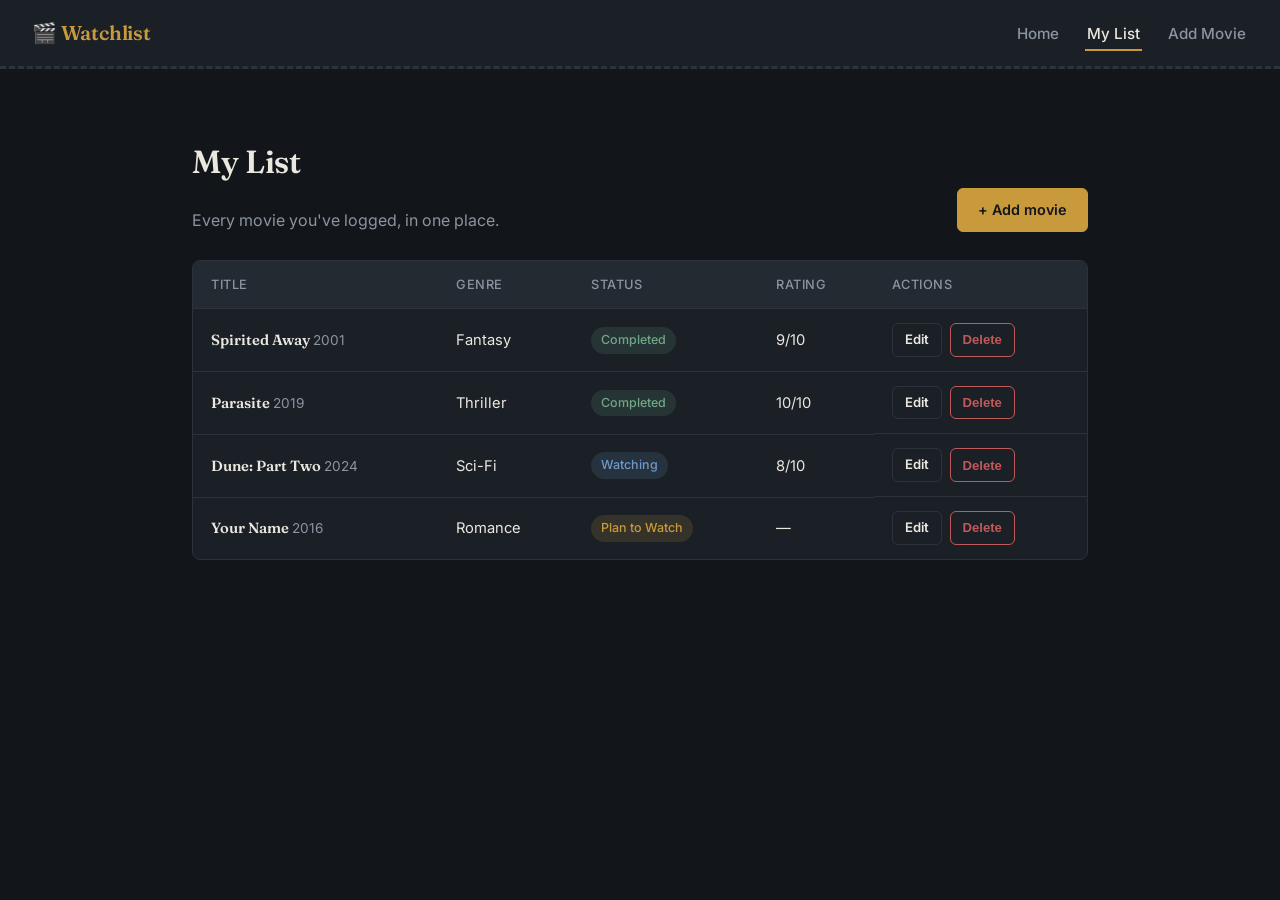
==== watchlist.html @ b8a2401a "push" ====
<!DOCTYPE html>
<html lang="en">
<head>
  <meta charset="UTF-8">
  <meta name="viewport" content="width=device-width, initial-scale=1.0">
  <title>My List · Movie Watchlist</title>
  <link rel="stylesheet" href="style.css">
</head>
<body>

  <nav class="nav">
    <a href="index.html" class="brand">🎬 Watchlist</a>
    <ul class="nav-links">
      <li><a href="index.html">Home</a></li>
      <li><a href="watchlist.html" class="active">My List</a></li>
      <li><a href="add.html">Add Movie</a></li>
    </ul>
  </nav>

  <main>
    <div class="page-head">
      <div>
        <h1>My List</h1>
        <p>Every movie you've logged, in one place.</p>
      </div>
      <a href="add.html" class="btn">+ Add movie</a>
    </div>

    <div class="table-wrap" id="tableWrap"></div>
  </main>

  <div class="toast" id="toast"></div>

  <script src="app.js"></script>
  <script>
    function render() {
      const movies = getMovies();
      const wrap = document.getElementById("tableWrap");

      if (movies.length === 0) {
        wrap.innerHTML = `
          <div class="empty-state">
            <p>Your list is empty.</p>
            <a href="add.html" class="btn">Add your first movie</a>
          </div>`;
        return;
      }

      wrap.innerHTML = `
        <table>
          <thead>
            <tr>
              <th>Title</th>
              <th>Genre</th>
              <th>Status</th>
              <th>Rating</th>
              <th>Actions</th>
            </tr>
          </thead>
          <tbody>
            ${movies.map(m => `
              <tr>
                <td class="title-cell">${m.title} <span class="year">${m.year}</span></td>
                <td>${m.genre}</td>
                <td><span class="${statusClass(m.status)}">${m.status}</span></td>
                <td>${m.rating > 0 ? m.rating + "/10" : "—"}</td>
                <td class="actions">
                  <a class="btn btn--ghost btn--small" href="edit.html?id=${m.id}">Edit</a>
                  <button class="btn btn--danger" data-id="${m.id}" data-title="${m.title}">Delete</button>
                </td>
              </tr>
            `).join("")}
          </tbody>
        </table>
      `;

      // Wire up delete buttons after rendering
      wrap.querySelectorAll("button[data-id]").forEach(btn => {
        btn.addEventListener("click", () => {
          const id = btn.dataset.id;
          const title = btn.dataset.title;
          if (confirm(`Remove "${title}" from your list?`)) {
            deleteMovie(id);
            render();
            showToast(`Removed "${title}"`);
          }
        });
      });
    }

    function showToast(message) {
      const toast = document.getElementById("toast");
      toast.textContent = message;
      toast.style.display = "block";
      setTimeout(() => (toast.style.display = "none"), 2200);
    }

    render();
  </script>
</body>
</html>
---- style.css ----
/* ============================================================
   style.css — shared look for the Movie Watchlist
   ============================================================ */

@import url('https://fonts.googleapis.com/css2?family=Fraunces:opsz,wght@9..144,400;9..144,600;9..144,700&family=Inter:wght@400;500;600&display=swap');

:root {
  --bg: #12151A;
  --surface: #1B2027;
  --surface-2: #232A32;
  --border: #2C333C;
  --accent: #C99A3B;
  --accent-soft: rgba(201, 154, 59, 0.15);
  --text: #EAE7DF;
  --text-muted: #8B94A0;
  --success: #6FA787;
  --success-soft: rgba(111, 167, 135, 0.15);
  --danger: #C1595A;
  --danger-soft: rgba(193, 89, 90, 0.15);
  --watching: #6E9BC9;
  --watching-soft: rgba(110, 155, 201, 0.15);
}

* { box-sizing: border-box; }

body {
  margin: 0;
  background: var(--bg);
  color: var(--text);
  font-family: 'Inter', system-ui, sans-serif;
  line-height: 1.5;
}

h1, h2, h3, .brand {
  font-family: 'Fraunces', Georgia, serif;
  font-weight: 600;
  letter-spacing: -0.01em;
}

a { color: inherit; }

/* --- Nav: a film-strip style divider instead of a plain border --- */
.nav {
  display: flex;
  align-items: center;
  justify-content: space-between;
  padding: 18px 32px;
  background: var(--surface);
  border-bottom: 3px dashed var(--border);
}

.nav .brand {
  font-size: 1.25rem;
  color: var(--accent);
  text-decoration: none;
}

.nav-links {
  display: flex;
  gap: 24px;
  list-style: none;
  margin: 0;
  padding: 0;
}

.nav-links a {
  text-decoration: none;
  color: var(--text-muted);
  font-weight: 500;
  font-size: 0.95rem;
  padding: 6px 2px;
  border-bottom: 2px solid transparent;
  transition: color 0.15s, border-color 0.15s;
}

.nav-links a:hover,
.nav-links a.active {
  color: var(--text);
  border-bottom-color: var(--accent);
}

main {
  max-width: 960px;
  margin: 0 auto;
  padding: 48px 32px 80px;
}

/* --- Home / hero --- */
.hero h1 {
  font-size: 2.6rem;
  margin: 0 0 12px;
  max-width: 14ch;
}

.hero p {
  color: var(--text-muted);
  max-width: 52ch;
  margin: 0 0 32px;
  font-size: 1.05rem;
}

.stats {
  display: grid;
  grid-template-columns: repeat(4, 1fr);
  gap: 16px;
  margin-bottom: 40px;
}

.stat {
  background: var(--surface);
  border: 1px solid var(--border);
  border-radius: 8px;
  padding: 20px;
}

.stat .num {
  font-family: 'Fraunces', serif;
  font-size: 2rem;
  color: var(--accent);
  display: block;
}

.stat .label {
  color: var(--text-muted);
  font-size: 0.85rem;
}

.recent h2 {
  font-size: 1.2rem;
  margin-bottom: 14px;
}

.recent-list {
  list-style: none;
  padding: 0;
  margin: 0;
  border-top: 1px solid var(--border);
}

.recent-list li {
  display: flex;
  justify-content: space-between;
  padding: 12px 0;
  border-bottom: 1px solid var(--border);
  color: var(--text-muted);
}

.recent-list li span:first-child { color: var(--text); }

/* --- Buttons --- */
.btn {
  display: inline-block;
  padding: 10px 20px;
  border-radius: 6px;
  border: 1px solid var(--accent);
  background: var(--accent);
  color: #14151A;
  font-weight: 600;
  font-size: 0.9rem;
  text-decoration: none;
  cursor: pointer;
  transition: opacity 0.15s;
}

.btn:hover { opacity: 0.88; }

.btn--ghost {
  background: transparent;
  color: var(--text);
  border-color: var(--border);
}

.btn--danger {
  background: transparent;
  color: var(--danger);
  border-color: var(--danger);
  padding: 6px 12px;
  font-size: 0.82rem;
}

.btn--small {
  padding: 6px 12px;
  font-size: 0.82rem;
}

.page-head {
  display: flex;
  justify-content: space-between;
  align-items: flex-end;
  margin-bottom: 28px;
}

.page-head p { color: var(--text-muted); margin: 4px 0 0; }

/* --- Table --- */
.table-wrap {
  background: var(--surface);
  border: 1px solid var(--border);
  border-radius: 8px;
  overflow: hidden;
}

table { width: 100%; border-collapse: collapse; }

th, td {
  text-align: left;
  padding: 14px 18px;
  font-size: 0.92rem;
  border-bottom: 1px solid var(--border);
}

th {
  color: var(--text-muted);
  font-weight: 500;
  font-size: 0.8rem;
  text-transform: uppercase;
  letter-spacing: 0.04em;
  background: var(--surface-2);
}

tr:last-child td { border-bottom: none; }

.title-cell { font-family: 'Fraunces', serif; font-weight: 600; }
.title-cell .year { color: var(--text-muted); font-family: 'Inter', sans-serif; font-weight: 400; font-size: 0.85rem; }

.actions { display: flex; gap: 8px; }

.badge {
  display: inline-block;
  padding: 4px 10px;
  border-radius: 100px;
  font-size: 0.78rem;
  font-weight: 500;
}

.badge--done { background: var(--success-soft); color: var(--success); }
.badge--watching { background: var(--watching-soft); color: var(--watching); }
.badge--plan { background: var(--accent-soft); color: var(--accent); }

.empty-state {
  text-align: center;
  padding: 60px 20px;
  color: var(--text-muted);
}

/* --- Forms --- */
.form-card {
  background: var(--surface);
  border: 1px solid var(--border);
  border-radius: 8px;
  padding: 32px;
  max-width: 480px;
}

.field { margin-bottom: 20px; }

.field label {
  display: block;
  margin-bottom: 6px;
  font-size: 0.88rem;
  color: var(--text-muted);
}

.field input,
.field select {
  width: 100%;
  padding: 10px 12px;
  background: var(--bg);
  border: 1px solid var(--border);
  border-radius: 6px;
  color: var(--text);
  font-size: 0.95rem;
  font-family: inherit;
}

.field input:focus,
.field select:focus {
  outline: 2px solid var(--accent);
  outline-offset: 1px;
}

.field-error {
  color: var(--danger);
  font-size: 0.8rem;
  margin-top: 6px;
  display: none;
}

.form-actions {
  display: flex;
  gap: 10px;
  margin-top: 28px;
}

.toast {
  position: fixed;
  bottom: 24px;
  right: 24px;
  background: var(--success);
  color: #12151A;
  padding: 12px 20px;
  border-radius: 6px;
  font-weight: 500;
  font-size: 0.9rem;
  box-shadow: 0 8px 24px rgba(0,0,0,0.3);
  display: none;
}

@media (max-width: 640px) {
  .stats { grid-template-columns: repeat(2, 1fr); }
  .nav { flex-direction: column; gap: 14px; align-items: flex-start; }
  main { padding: 32px 20px 60px; }
  .actions { flex-direction: column; }
}
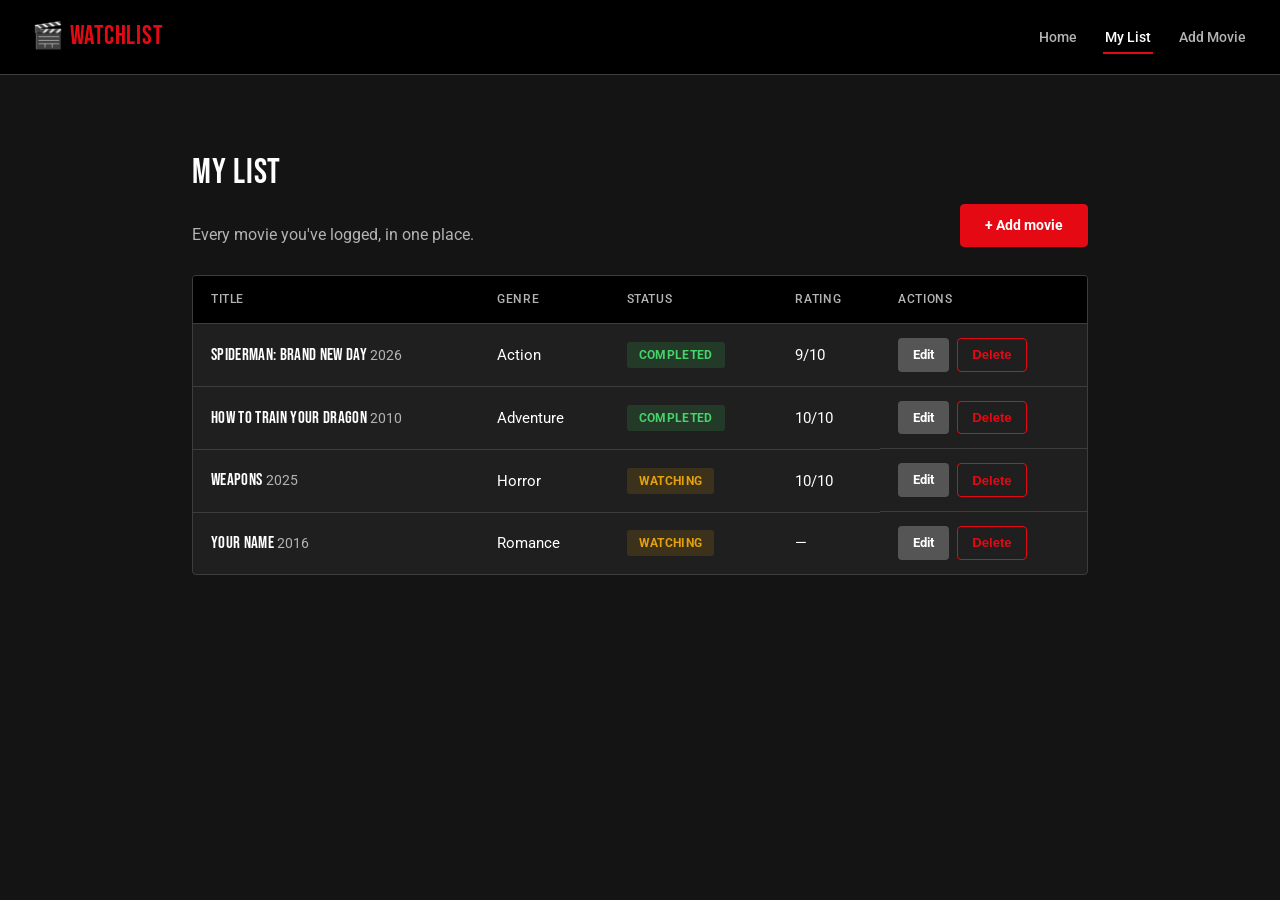
==== commit 89be8a0a: "zyann gwapo" ====
--- a/watchlist.html
+++ b/watchlist.html
@@ -74,7 +74,6 @@
         </table>
       `;
 
-      // Wire up delete buttons after rendering
       wrap.querySelectorAll("button[data-id]").forEach(btn => {
         btn.addEventListener("click", () => {
           const id = btn.dataset.id;
--- a/style.css
+++ b/style.css
@@ -1,24 +1,24 @@
 /* ============================================================
-   style.css — shared look for the Movie Watchlist
+   style.css — Netflix-inspired theme for the Movie Watchlist
    ============================================================ */
 
-@import url('https://fonts.googleapis.com/css2?family=Fraunces:opsz,wght@9..144,400;9..144,600;9..144,700&family=Inter:wght@400;500;600&display=swap');
+@import url('https://fonts.googleapis.com/css2?family=Bebas+Neue&family=Roboto:wght@400;500;700&display=swap');
 
 :root {
-  --bg: #12151A;
-  --surface: #1B2027;
-  --surface-2: #232A32;
-  --border: #2C333C;
-  --accent: #C99A3B;
-  --accent-soft: rgba(201, 154, 59, 0.15);
-  --text: #EAE7DF;
-  --text-muted: #8B94A0;
-  --success: #6FA787;
-  --success-soft: rgba(111, 167, 135, 0.15);
-  --danger: #C1595A;
-  --danger-soft: rgba(193, 89, 90, 0.15);
-  --watching: #6E9BC9;
-  --watching-soft: rgba(110, 155, 201, 0.15);
+  --bg: #141414;
+  --surface: #1F1F1F;
+  --surface-2: #2B2B2B;
+  --border: #3D3D3D;
+  --accent: #E50914;
+  --accent-soft: rgba(229, 9, 20, 0.15);
+  --text: #FFFFFF;
+  --text-muted: #B3B3B3;
+  --success: #46D369;
+  --success-soft: rgba(70, 211, 105, 0.15);
+  --danger: #E50914;
+  --danger-soft: rgba(229, 9, 20, 0.15);
+  --watching: #E5A00D;
+  --watching-soft: rgba(229, 160, 13, 0.15);
 }
 
 * { box-sizing: border-box; }
@@ -27,32 +27,33 @@
   margin: 0;
   background: var(--bg);
   color: var(--text);
-  font-family: 'Inter', system-ui, sans-serif;
+  font-family: 'Roboto', 'Helvetica Neue', Arial, sans-serif;
   line-height: 1.5;
 }
 
 h1, h2, h3, .brand {
-  font-family: 'Fraunces', Georgia, serif;
-  font-weight: 600;
-  letter-spacing: -0.01em;
+  font-family: 'Bebas Neue', 'Roboto', sans-serif;
+  font-weight: 400;
+  letter-spacing: 0.02em;
 }
 
 a { color: inherit; }
 
-/* --- Nav: a film-strip style divider instead of a plain border --- */
+/* --- Nav: solid dark bar, red brand mark, Netflix-style spacing --- */
 .nav {
   display: flex;
   align-items: center;
   justify-content: space-between;
   padding: 18px 32px;
-  background: var(--surface);
-  border-bottom: 3px dashed var(--border);
+  background: #000000;
+  border-bottom: 1px solid var(--border);
 }
 
 .nav .brand {
-  font-size: 1.25rem;
+  font-size: 1.6rem;
   color: var(--accent);
   text-decoration: none;
+  letter-spacing: 0.03em;
 }
 
 .nav-links {
@@ -67,7 +68,7 @@
   text-decoration: none;
   color: var(--text-muted);
   font-weight: 500;
-  font-size: 0.95rem;
+  font-size: 0.9rem;
   padding: 6px 2px;
   border-bottom: 2px solid transparent;
   transition: color 0.15s, border-color 0.15s;
@@ -87,9 +88,10 @@
 
 /* --- Home / hero --- */
 .hero h1 {
-  font-size: 2.6rem;
+  font-size: 3.4rem;
   margin: 0 0 12px;
-  max-width: 14ch;
+  max-width: 16ch;
+  line-height: 1.05;
 }
 
 .hero p {
@@ -103,19 +105,20 @@
   display: grid;
   grid-template-columns: repeat(4, 1fr);
   gap: 16px;
+  margin-top: 40px;
   margin-bottom: 40px;
 }
 
 .stat {
   background: var(--surface);
   border: 1px solid var(--border);
-  border-radius: 8px;
+  border-radius: 4px;
   padding: 20px;
 }
 
 .stat .num {
-  font-family: 'Fraunces', serif;
-  font-size: 2rem;
+  font-family: 'Bebas Neue', sans-serif;
+  font-size: 2.4rem;
   color: var(--accent);
   display: block;
 }
@@ -123,10 +126,12 @@
 .stat .label {
   color: var(--text-muted);
   font-size: 0.85rem;
+  text-transform: uppercase;
+  letter-spacing: 0.03em;
 }
 
 .recent h2 {
-  font-size: 1.2rem;
+  font-size: 1.4rem;
   margin-bottom: 14px;
 }
 
@@ -147,39 +152,41 @@
 
 .recent-list li span:first-child { color: var(--text); }
 
-/* --- Buttons --- */
+/* --- Buttons: solid Netflix red, sharp corners --- */
 .btn {
   display: inline-block;
-  padding: 10px 20px;
-  border-radius: 6px;
+  padding: 10px 24px;
+  border-radius: 4px;
   border: 1px solid var(--accent);
   background: var(--accent);
-  color: #14151A;
-  font-weight: 600;
+  color: #FFFFFF;
+  font-weight: 700;
   font-size: 0.9rem;
   text-decoration: none;
   cursor: pointer;
   transition: opacity 0.15s;
 }
 
-.btn:hover { opacity: 0.88; }
+.btn:hover { opacity: 0.85; }
 
 .btn--ghost {
-  background: transparent;
+  background: rgba(109, 109, 110, 0.7);
   color: var(--text);
-  border-color: var(--border);
-}
+  border-color: transparent;
+}
+
+.btn--ghost:hover { background: rgba(109, 109, 110, 0.4); }
 
 .btn--danger {
   background: transparent;
   color: var(--danger);
   border-color: var(--danger);
-  padding: 6px 12px;
+  padding: 6px 14px;
   font-size: 0.82rem;
 }
 
 .btn--small {
-  padding: 6px 12px;
+  padding: 6px 14px;
   font-size: 0.82rem;
 }
 
@@ -190,13 +197,14 @@
   margin-bottom: 28px;
 }
 
+.page-head h1 { font-size: 2.2rem; }
 .page-head p { color: var(--text-muted); margin: 4px 0 0; }
 
 /* --- Table --- */
 .table-wrap {
   background: var(--surface);
   border: 1px solid var(--border);
-  border-radius: 8px;
+  border-radius: 4px;
   overflow: hidden;
 }
 
@@ -212,25 +220,29 @@
 th {
   color: var(--text-muted);
   font-weight: 500;
-  font-size: 0.8rem;
+  font-size: 0.78rem;
   text-transform: uppercase;
-  letter-spacing: 0.04em;
-  background: var(--surface-2);
+  letter-spacing: 0.05em;
+  background: #000000;
 }
 
 tr:last-child td { border-bottom: none; }
 
-.title-cell { font-family: 'Fraunces', serif; font-weight: 600; }
-.title-cell .year { color: var(--text-muted); font-family: 'Inter', sans-serif; font-weight: 400; font-size: 0.85rem; }
+tr:hover td { background: var(--surface-2); }
+
+.title-cell { font-family: 'Bebas Neue', sans-serif; font-size: 1.05rem; letter-spacing: 0.02em; }
+.title-cell .year { color: var(--text-muted); font-family: 'Roboto', sans-serif; font-weight: 400; font-size: 0.85rem; letter-spacing: normal; }
 
 .actions { display: flex; gap: 8px; }
 
 .badge {
   display: inline-block;
-  padding: 4px 10px;
-  border-radius: 100px;
-  font-size: 0.78rem;
-  font-weight: 500;
+  padding: 4px 12px;
+  border-radius: 3px;
+  font-size: 0.75rem;
+  font-weight: 700;
+  text-transform: uppercase;
+  letter-spacing: 0.03em;
 }
 
 .badge--done { background: var(--success-soft); color: var(--success); }
@@ -247,7 +259,7 @@
 .form-card {
   background: var(--surface);
   border: 1px solid var(--border);
-  border-radius: 8px;
+  border-radius: 4px;
   padding: 32px;
   max-width: 480px;
 }
@@ -257,17 +269,19 @@
 .field label {
   display: block;
   margin-bottom: 6px;
-  font-size: 0.88rem;
-  color: var(--text-muted);
+  font-size: 0.85rem;
+  color: var(--text-muted);
+  text-transform: uppercase;
+  letter-spacing: 0.03em;
 }
 
 .field input,
 .field select {
   width: 100%;
-  padding: 10px 12px;
-  background: var(--bg);
+  padding: 12px 14px;
+  background: #333333;
   border: 1px solid var(--border);
-  border-radius: 6px;
+  border-radius: 4px;
   color: var(--text);
   font-size: 0.95rem;
   font-family: inherit;
@@ -296,13 +310,13 @@
   position: fixed;
   bottom: 24px;
   right: 24px;
-  background: var(--success);
-  color: #12151A;
+  background: var(--accent);
+  color: #FFFFFF;
   padding: 12px 20px;
-  border-radius: 6px;
+  border-radius: 4px;
   font-weight: 500;
   font-size: 0.9rem;
-  box-shadow: 0 8px 24px rgba(0,0,0,0.3);
+  box-shadow: 0 8px 24px rgba(0,0,0,0.5);
   display: none;
 }
 
